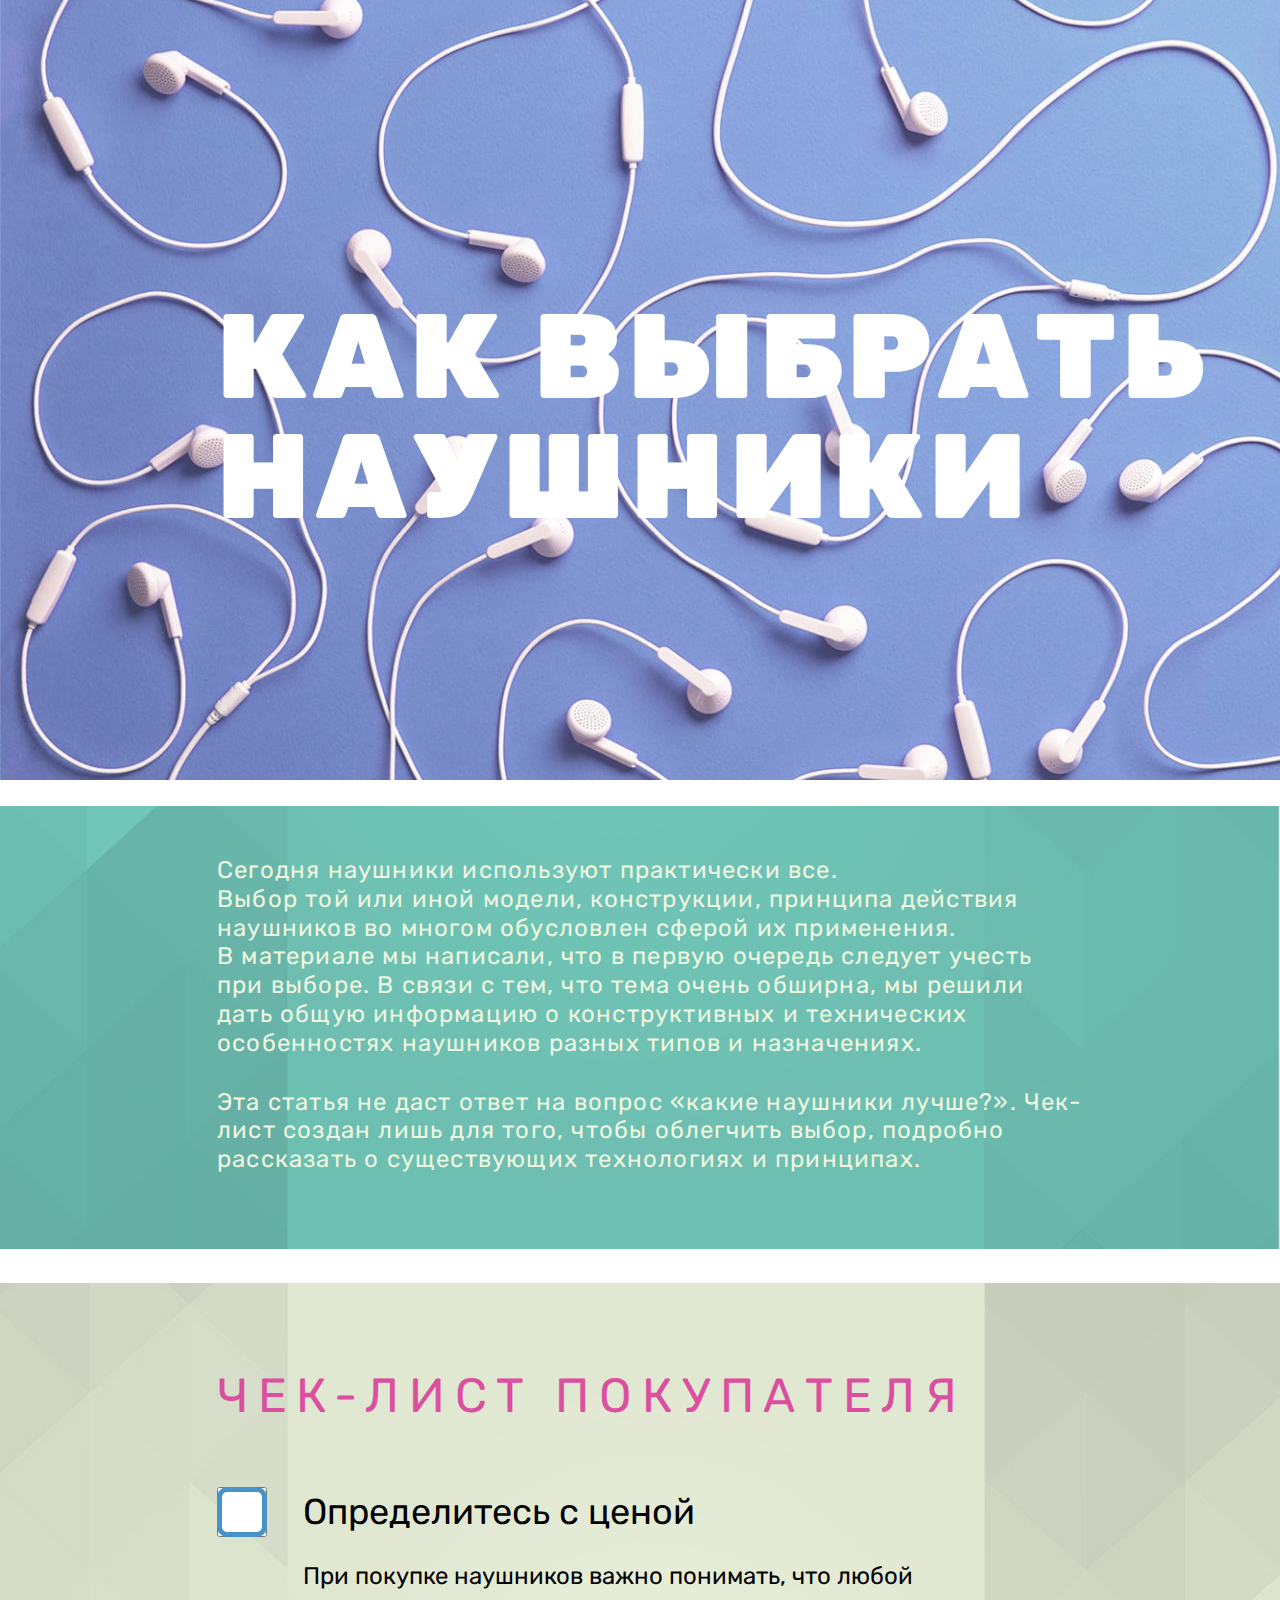
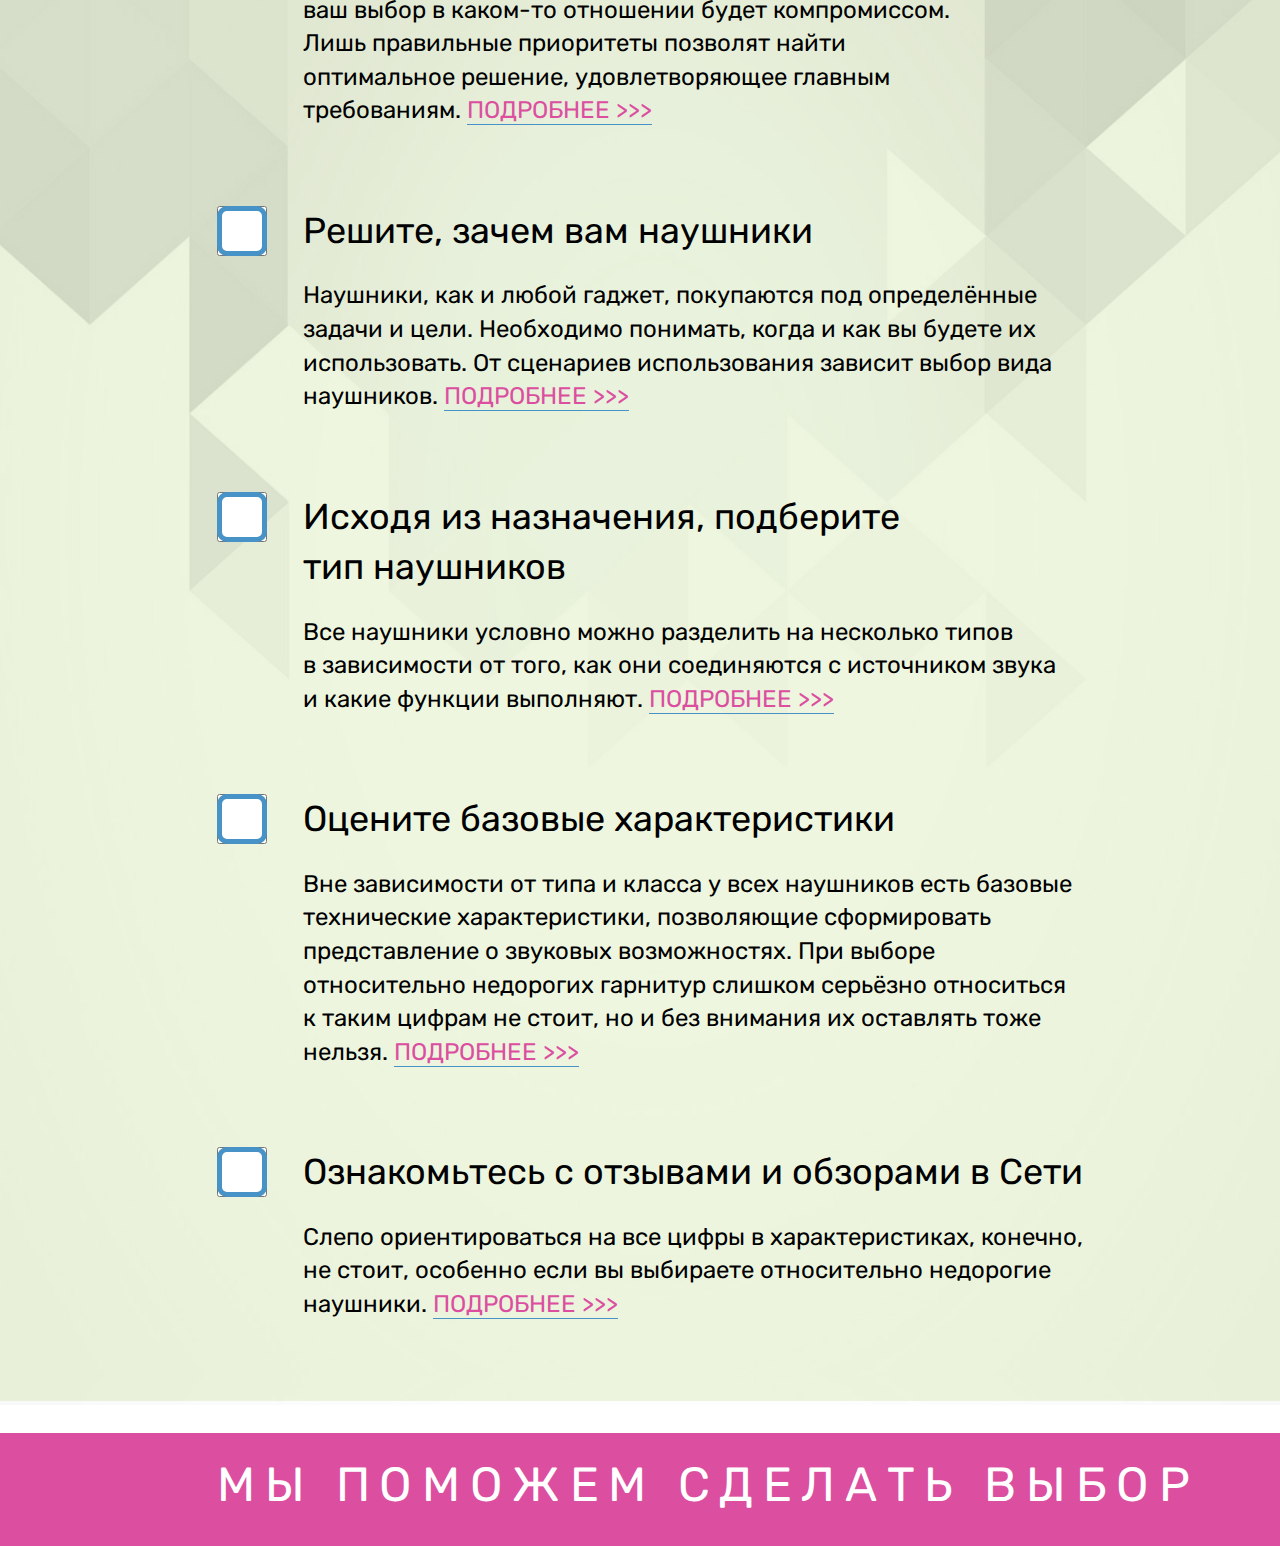
==== index.html @ e39bdd37 "commit" ====
<!DOCTYPE html>
<html lang="en">
<head>
    <meta charset="UTF-8">
    <meta http-equiv="X-UA-Compatible" content="IE=edge">
    <meta name="viewport" content="width=device-width, initial-scale=1.0">
    <title>Earphones</title>
    <link rel="stylesheet" href="style.css">
    <!-- <link rel="stylesheet" href="reset.css"> -->
</head>
<body>
    <header class="header">

        <img src="./img/Headphone-PNG-Pic.png" alt="Headphone-PNG">

        <div class="container">

            <div class="title">
                <!-- <img src="./img/Main-pic.png" alt="Main-pic"> -->
                <h1>Как выбрать наушники</h1>
            </div>

        </div>

    </header>

            <div class="section-desc">
                <div class="container">
                    <p>
                        Сегодня наушники используют практически все. <br> Выбор той или иной модели, конструкции, принципа действия наушников во&nbsp;многом обусловлен сферой их&nbsp;применения. В&nbsp;материале мы&nbsp;написали, что в&nbsp;первую очередь следует учесть при выборе. В&nbsp;связи с&nbsp;тем, что тема очень обширна, мы&nbsp;решили дать общую информацию о&nbsp;конструктивных и&nbsp;технических особенностях наушников разных типов и&nbsp;назначениях.
                    </p>
                    <p>
                        Эта статья не&nbsp;даст ответ на&nbsp;вопрос &laquo;какие наушники лучше?&raquo;. Чек-лист создан лишь для того, чтобы облегчить выбор, подробно рассказать о&nbsp;существующих технологиях и&nbsp;принципах.
                    </p>
                </div>
            </div>

    
            <div class="section-checklist">
                <div class="container">
                    <h2 class="section-checklist__title">чек-лист покупателя</h2>
                    
                    <img src="./img/checklistPic2.png" alt="checklistPic">
                    
                    <div class="checklist-list">
                        <ul>
                            <li>
                                <label>
                                    <input type="checkbox">
                                </label>
                                <div class="checklist-list__box">
                                    <h3 class="checklist-list__title">Определитесь с ценой</h3> 
                                    <p class="checklist-list__box-p1">
                                        При покупке наушников важно понимать, что любой ваш выбор в&nbsp;каком-то отношении будет компромиссом. Лишь правильные приоритеты позволят найти оптимальное решение, удовлетворяющее главным требованиям. 
                                        <a href="#">ПОДРОБНЕЕ >>></a>
                                    </p>
                                    
                                </div>
                                
                            </li>
                            <li>
                                <label>
                                    <input type="checkbox">
                                </label>
                                <div class="checklist-list__box">
                                    <h3 class="checklist-list__title">Решите, зачем вам наушники</h3> 
                                    <p>
                                        Наушники, как и&nbsp;любой гаджет, покупаются под определённые задачи и&nbsp;цели. Необходимо понимать, когда и&nbsp;как вы&nbsp;будете их использовать. От&nbsp;сценариев использования зависит выбор вида наушников.
                                        <a href="#">ПОДРОБНЕЕ >>></a>
                                    </p>
                                    
                                </div>
                                
                            </li>
                            <li>
                                <label>
                                    <input type="checkbox">
                                </label>
                                <div class="checklist-list__box">
                                    <h3 class="checklist-list__title">
                                        Исходя из&nbsp;назначения, подберите тип наушников
                                    </h3> 
                                    <p>
                                        Все наушники условно можно разделить на&nbsp;несколько типов в&nbsp;зависимости от&nbsp;того, как они соединяются с&nbsp;источником звука и&nbsp;какие функции выполняют.
                                        <a href="#">ПОДРОБНЕЕ >>></a>
                                    </p>
                                    
                                </div>
                                
                            </li>
                            <li>
                                <label>
                                    <input type="checkbox">
                                </label>
                                <div class="checklist-list__box">
                                    <h3 class="checklist-list__title-last">
                                        Оцените базовые характеристики
                                    </h3> 
                                    <p>
                                        Вне зависимости от&nbsp;типа и&nbsp;класса у&nbsp;всех наушников есть базовые технические характеристики, позволяющие сформировать представление о&nbsp;звуковых возможностях. При выборе относительно&nbsp;недорогих гарнитур слишком серьёзно относиться к&nbsp;таким цифрам не&nbsp;стоит, но&nbsp;и&nbsp;без внимания их&nbsp;оставлять тоже нельзя. 
                                        <a href="#">ПОДРОБНЕЕ >>></a>
                                    </p>
                                    
                                </div>
                            </li>
                            <li>
                                <label>
                                    <input type="checkbox">
                                </label>
                                <div class="checklist-list__box">
                                    <h3 class="checklist-list__title-last">
                                        Ознакомьтесь с&nbsp;отзывами и&nbsp;обзорами в&nbsp;Сети
                                    </h3> 
                                    <p >
                                        Слепо ориентироваться на&nbsp;все цифры в&nbsp;характеристиках, конечно, не&nbsp;стоит, особенно если вы&nbsp;выбираете относительно недорогие наушники.
                                        <a href="#">ПОДРОБНЕЕ >>></a>
                                    </p>
                                    
                                </div>
                            </li>

                        </ul>
                    </div>
                </div>
            </div>
    
            
    
            <footer>
                <div class="container">
                    <h2>МЫ ПОМОЖЕМ СДЕЛАТЬ ВЫБОР</h2>
                </div>
            </footer>
    
        </div>
    
</body>
</html>
---- style.css ----
@import url('https://fonts.googleapis.com/css2?family=Rubik:wght@400;900&display=swap');

*{
    box-sizing: border-box;
    padding: 0;
    margin: 0;
}
ul,li{
    list-style: none;
}
a{
    text-decoration: none;
}


:root{
    --white: #fff;
    --black: #000;
    --link-color: #4793C7;
    --section-desc-color: #EEF6DF;
    --checklist-color: #DB4EA0;
}

body{
    font-family: 'Rubik', sans-serif;
    font-style: normal;
    font-weight: normal;
}

.header {
    max-width: 1920px;
    margin: 0 auto;
    margin-bottom: 24px;
    position: relative;
    /* background:  linear-gradient(0deg, rgba(219, 78, 160, 0.5), rgba(219, 78, 160, 0.5)), #DB4EA0;
    background-blend-mode: multiply, hue; */
    background: url(./img/mainPic.jpg) no-repeat;
    /* margin-bottom: 24px; */
}
.header img{
    position: absolute;
    right: 0;
}

.container {
    max-width: 960px;
    margin: 0 auto;
    padding-left: 57px;/*42+15*/
    padding-right: 15px;
}
.title {
    width: 990px;
    height: 782px;
    color: var(--white);
    /* padding: 297px 396px 263px 534px; */
}

.title h1{
    /* width: 101%; */
    position: absolute;
    padding-top: 297px;
    margin-left: 0;
    letter-spacing: 0.05em;
    text-transform: uppercase;
    font-weight: 900;
    font-size: 120px;
    line-height: 100%;
}


.section-desc {
    max-width: 1920px;
    margin: 0 auto;
    background: url(./img/sectionDescPic.jpg) round;
    color: var(--section-desc-color);
    margin-bottom: 34px;

}
.section-desc p{
    max-width: 856px;
    letter-spacing: 0.05em;
    /* font-weight: normal; */
    font-size: 24px;
    line-height: 120%;
}
.section-desc p:nth-child(1){
    padding-top: 50px;
    margin-bottom: 30px;
}
.section-desc p:nth-last-child(1){
    max-width: 868px;
    padding-bottom: 75px;
}



.section-checklist {
    position: relative;
    max-width: 1920px;
    margin: 0 auto;
    padding-top: 84px;
    padding-bottom: 84px;
    margin-bottom: 28px;
    color: var(--black);
    background: url(./img/checklistPic.jpg) round;
}
.section-checklist img{
    position: absolute;
    left: 0;
    bottom: 0;
}
.section-checklist__title {
    color: var(--checklist-color);
    font-weight: normal;
    letter-spacing: 0.2em;
    text-transform: uppercase;
    font-size: 48px;
    line-height: 120%;

    
    margin-bottom: 62px;
}
.checklist-list h3{
    font-size: 36px;
    font-weight: normal;
    line-height: 140%;

    margin-bottom: 23px;
}
.checklist-list p{
    font-size: 24px;
    font-weight: normal;
    line-height: 140%;
}
/* .checklist-list__box p:nth-child(0){
    width: 652px;
} */
.checklist-list__box-p1{
    width: 655px;
}

/* .checklist-list__box:nth-child(2n){
    width: 762px;
} */
.checklist-list ul li{
    display: flex;
    justify-content: flex-start;
    margin-bottom: 78px;
}
.checklist-list ul li:nth-child(2){
    max-width: 876px;
}
.checklist-list ul li:nth-last-child(1){
    margin-bottom: 0;
}

/* .checklist-list ul li h3.checklist-list__title:nth-last-child(3){
    max-width: 470px;
} */
input::before{
    content: '';
    display: inline-block;
    width: 50px;
    height: 50px;
    background: url(./img/inputFill0.svg) no-repeat;
}
input{
    width: 50px;
    height: 50px;
    margin-right: 36px;
}

.checklist-list ul li a{
    border-bottom: 1px solid var(--link-color);
    color: var(--checklist-color);
}
.checklist-list ul li a:hover{
    color: blue;
    border-bottom: blue;
}
.checklist-list__title {
    max-width: 615px;
}
.checklist-list__title-last {
    width: 810px;
}



footer{
    max-width: 1920px;
    margin: 0 auto;
    background: var(--checklist-color);
    
}
footer h2{
    min-width: 1000px;
    color: var(--white);
    letter-spacing: 0.2em;
    text-transform: uppercase;
    font-style: normal;
    font-weight: normal;
    font-size: 48px;
    line-height: 120%;

    padding-top: 23px;
    padding-bottom: 32px;
}


@media (max-width:1655px) {
    .header img{
        display: none;
    }
    .section-checklist img{
        display: none;
    }
}

@media (max-width:1250px) {
    .header h1{
        font-size: 100px;
    }
    .container {
        margin-left: 0;
    }
}

@media (max-width:1200px) {
    .header {
        min-width: 1200px;
    }
    .section-desc {
        min-width: 1200px;
    }
    .section-checklist {
        min-width: 1200px;
    }
    footer{
        min-width: 1200px;
    }
}
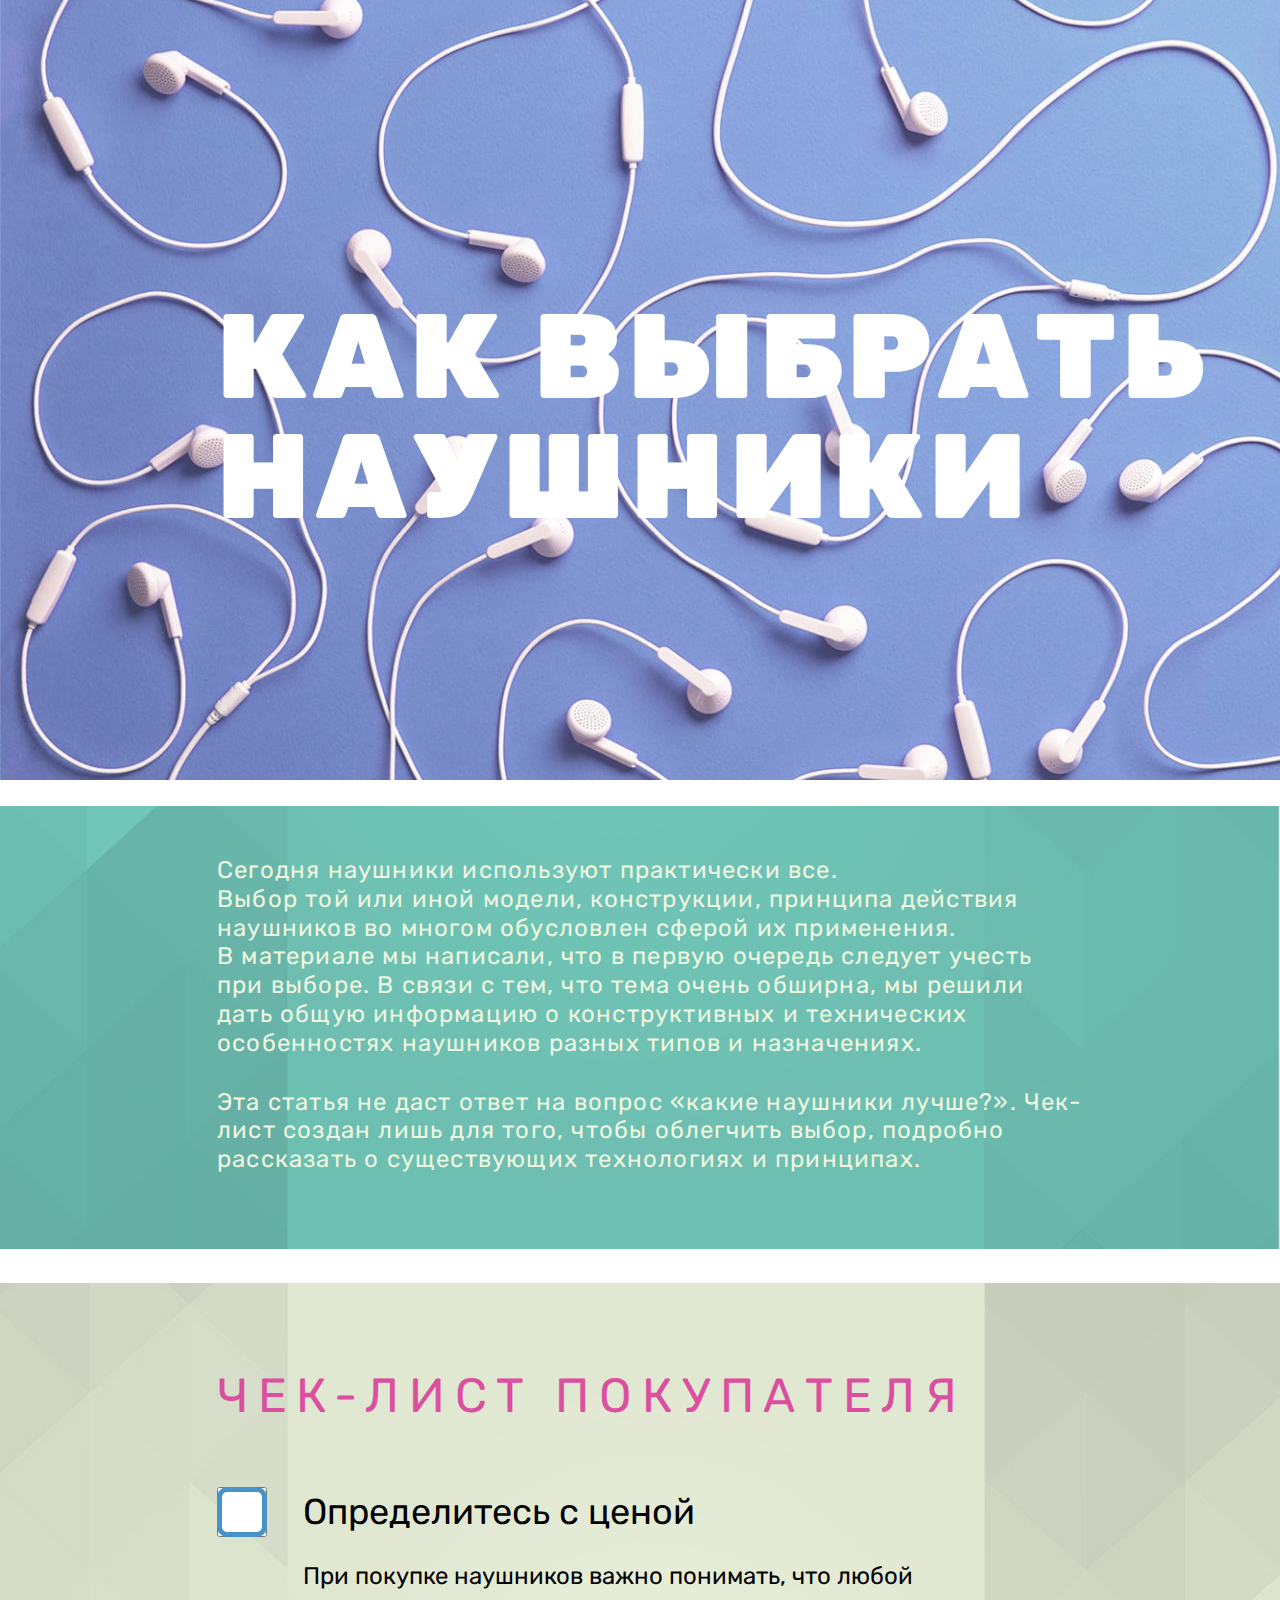
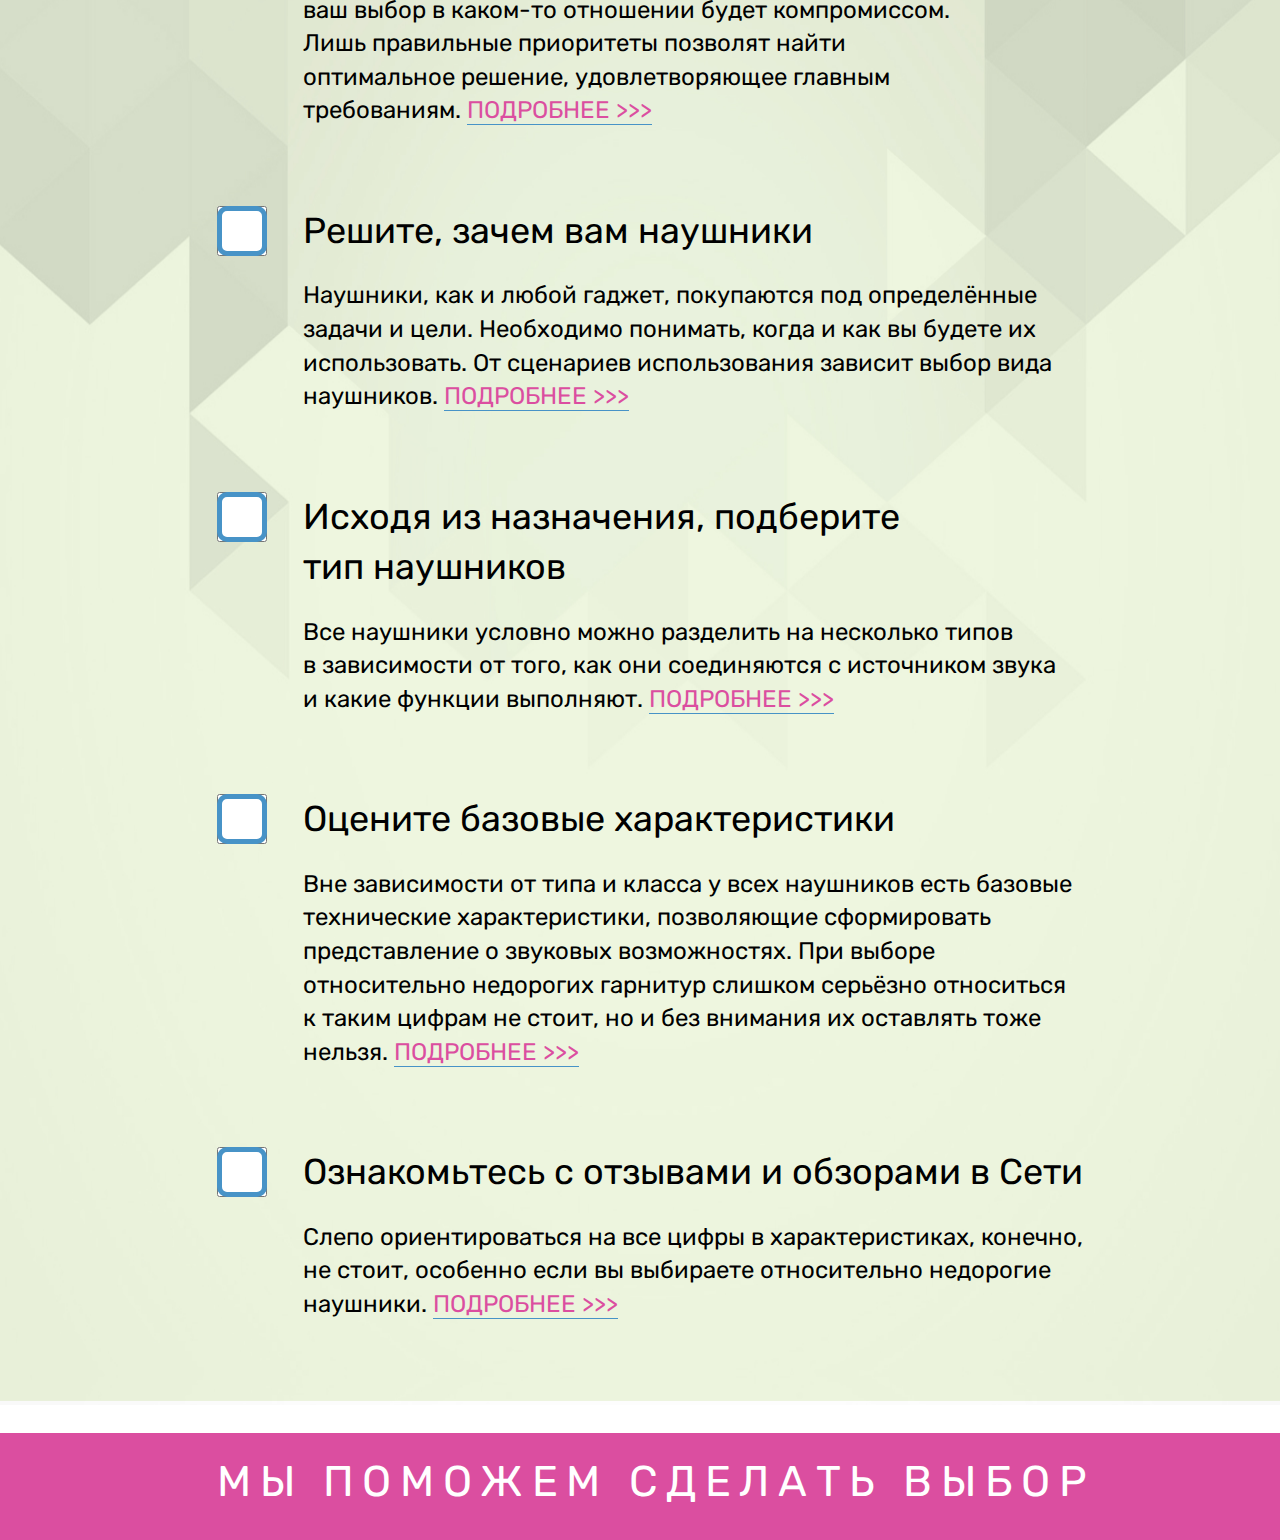
==== commit 86b5322c: "index3+" ====
--- a/index.html
+++ b/index.html
@@ -3,7 +3,7 @@
 <head>
     <meta charset="UTF-8">
     <meta http-equiv="X-UA-Compatible" content="IE=edge">
-    <meta name="viewport" content="width=device-width, initial-scale=1.0">
+    <meta name="viewport" content="width=device-width, initial-scale=1.0, minimum-scale=1.0, maximum-scale=1.0">
     <title>Earphones</title>
     <link rel="stylesheet" href="style.css">
     <!-- <link rel="stylesheet" href="reset.css"> -->
@@ -24,7 +24,7 @@
 
     </header>
 
-            <div class="section-desc">
+    <div class="section-desc">
                 <div class="container">
                     <p>
                         Сегодня наушники используют практически все. <br> Выбор той или иной модели, конструкции, принципа действия наушников во&nbsp;многом обусловлен сферой их&nbsp;применения. В&nbsp;материале мы&nbsp;написали, что в&nbsp;первую очередь следует учесть при выборе. В&nbsp;связи с&nbsp;тем, что тема очень обширна, мы&nbsp;решили дать общую информацию о&nbsp;конструктивных и&nbsp;технических особенностях наушников разных типов и&nbsp;назначениях.
@@ -33,10 +33,10 @@
                         Эта статья не&nbsp;даст ответ на&nbsp;вопрос &laquo;какие наушники лучше?&raquo;. Чек-лист создан лишь для того, чтобы облегчить выбор, подробно рассказать о&nbsp;существующих технологиях и&nbsp;принципах.
                     </p>
                 </div>
-            </div>
+    </div>
 
     
-            <div class="section-checklist">
+    <div class="section-checklist">
                 <div class="container">
                     <h2 class="section-checklist__title">чек-лист покупателя</h2>
                     
@@ -52,7 +52,7 @@
                                     <h3 class="checklist-list__title">Определитесь с ценой</h3> 
                                     <p class="checklist-list__box-p1">
                                         При покупке наушников важно понимать, что любой ваш выбор в&nbsp;каком-то отношении будет компромиссом. Лишь правильные приоритеты позволят найти оптимальное решение, удовлетворяющее главным требованиям. 
-                                        <a href="#">ПОДРОБНЕЕ >>></a>
+                                        <a href="./index2.html">ПОДРОБНЕЕ >>></a>
                                     </p>
                                     
                                 </div>
@@ -66,7 +66,7 @@
                                     <h3 class="checklist-list__title">Решите, зачем вам наушники</h3> 
                                     <p>
                                         Наушники, как и&nbsp;любой гаджет, покупаются под определённые задачи и&nbsp;цели. Необходимо понимать, когда и&nbsp;как вы&nbsp;будете их использовать. От&nbsp;сценариев использования зависит выбор вида наушников.
-                                        <a href="#">ПОДРОБНЕЕ >>></a>
+                                        <a href="./index3.html">ПОДРОБНЕЕ >>></a>
                                     </p>
                                     
                                 </div>
@@ -122,17 +122,12 @@
                         </ul>
                     </div>
                 </div>
-            </div>
+    </div>
     
-            
-    
-            <footer>
+    <footer>
                 <div class="container">
                     <h2>МЫ ПОМОЖЕМ СДЕЛАТЬ ВЫБОР</h2>
                 </div>
-            </footer>
-    
-        </div>
-    
+    </footer>
 </body>
 </html>--- a/style.css
+++ b/style.css
@@ -35,7 +35,6 @@
     /* background:  linear-gradient(0deg, rgba(219, 78, 160, 0.5), rgba(219, 78, 160, 0.5)), #DB4EA0;
     background-blend-mode: multiply, hue; */
     background: url(./img/mainPic.jpg) no-repeat;
-    /* margin-bottom: 24px; */
 }
 .header img{
     position: absolute;
@@ -194,7 +193,7 @@
     
 }
 footer h2{
-    min-width: 1000px;
+    max-width: 1000px;
     color: var(--white);
     letter-spacing: 0.2em;
     text-transform: uppercase;
@@ -207,13 +206,25 @@
     padding-bottom: 32px;
 }
 
+/* img {
+    width: 100%;
+    height: auto;
+} */
+
 
 @media (max-width:1655px) {
+    img {
+        width: 100%;
+        height: auto;
+    }
     .header img{
         display: none;
     }
     .section-checklist img{
         display: none;
+    }
+    footer h2 {
+        font-size: 43px;
     }
 }
 
@@ -221,22 +232,140 @@
     .header h1{
         font-size: 100px;
     }
+    .title {
+        width: 100%;
+    }
+    /* .container {
+        margin-left: 0;
+    } */
+}
+
+
+@media (max-width:1080px) {
+    img {
+        width: 100%;
+        height: auto;
+    }
+    .header {
+        max-width: 1080px;
+    }
+    /* .title {
+        width: 100%;
+    } */
+    .section-desc {
+        max-width: 1080px;
+    }
+    .section-checklist {
+        max-width: 1080px;
+    }
+    .section-checklist .container {
+        padding-left: 10px;
+    }
+    footer{
+        max-width: 1080px;
+    }
+    footer h2 {
+        font-size: 40px;
+    }
+}
+
+@media (max-width: 900px) {
     .container {
-        margin-left: 0;
-    }
-}
-
-@media (max-width:1200px) {
+        padding-left: 30px;
+        padding-right: 100px;
+    }
     .header {
-        min-width: 1200px;
+        max-width: 900px;
+    }
+    .title h1 {
+        font-size: 92px;
     }
     .section-desc {
-        min-width: 1200px;
+        max-width: 900px;
     }
     .section-checklist {
-        min-width: 1200px;
+        max-width: 900px;
+    }
+    .section-checklist .container {
+        padding-left: 30px;
+    }
+    .section-checklist__title {
+        font-size: 45px;
+    }
+    .section-checklist__box p{
+        width: 100%;
+    }
+    .checklist-list input {
+        display: none;
+    }
+    .checklist-list__title-last {
+        width: inherit;
     }
     footer{
-        min-width: 1200px;
+        max-width: 900px;
+    }
+    footer h2 {
+        font-size: 35px;
+    }
+}
+
+
+@media (max-width: 768px) {
+    html,body {
+        overflow-x: hidden
+    }
+    .container {
+        padding-left: 30px;
+        padding-right: 50px;
+    }
+    .header {
+        max-width: 768px;
+        margin-right: 0;
+    }
+    .title{
+        height: 500px;
+    }
+    .title h1 {
+        font-size: 73px;
+        padding-top: 200px;
+    }
+    .section-desc {
+        max-width: 768px;
+    }
+    .section-checklist {
+        max-width: 768px;
+    }
+    .section-checklist h2 {
+        font-size: 35px;
+        line-height: 100%;
+        letter-spacing: 0;
+    }
+    .section-checklist h3 {
+        font-size: 30px;
+        width: 100%;
+    }
+    .section-checklist p{
+        font-size: 20px;
+        width: inherit;
+    }
+    footer{
+        max-width: 768px;
+    }
+    footer h2{
+        width: inherit;
+        font-size: 30px;
+        letter-spacing: 0;
+    }
+}
+
+@media (max-width: 530px) {
+    .title h1 {
+        font-size: 55px;
+    }
+}
+
+@media (max-width: 425px) {
+    .title h1 {
+        font-size: 41px;
     }
 }